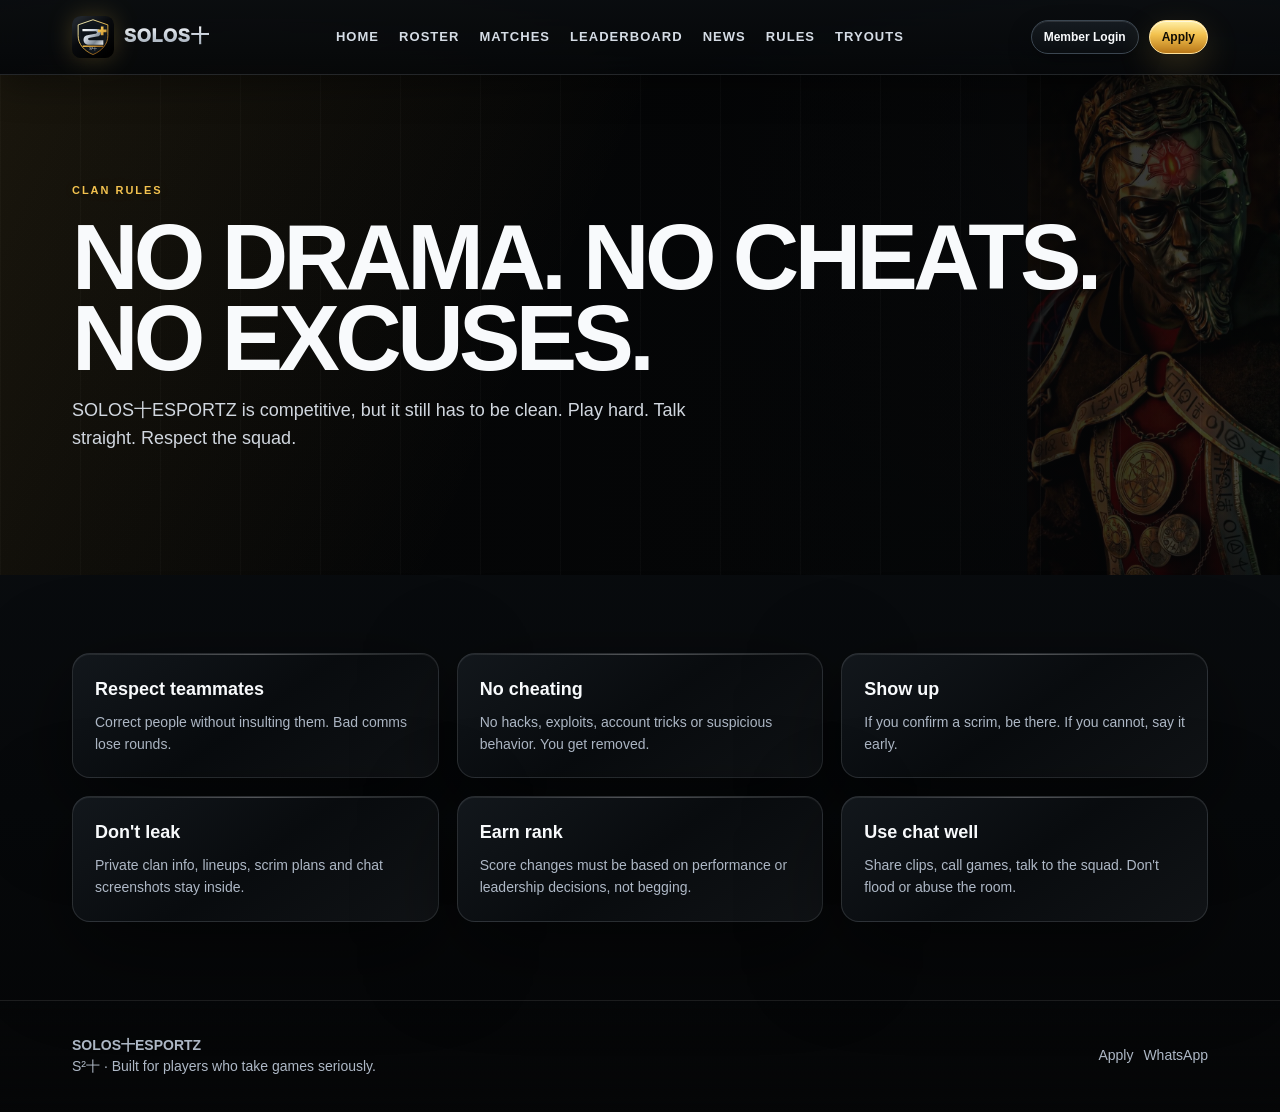
==== about.html @ 43a91bf0 "Fix SOLOS backend login connection" ====
<!doctype html><html lang="en"><head><meta charset="utf-8"><meta name="viewport" content="width=device-width, initial-scale=1"><link rel="icon" href="assets/img/solos-mark.svg"><link rel="stylesheet" href="assets/css/base.css"><link rel="stylesheet" href="assets/css/public.css"><link rel="stylesheet" href="assets/css/shiny.css"><title>Rules | SOLOS十ESPORTZ</title></head><body class="page-rules"><a class="skip-link" href="#main">Skip to content</a><header class="site-header"><div class="container nav"><a class="brand" href="index.html"><img src="assets/img/solos-mark.svg" alt="SOLOS十ESPORTZ emblem"><span>SOLOS十</span></a><nav class="nav-links"><a href="index.html">Home</a><a href="team.html">Roster</a><a href="matches.html">Matches</a><a href="leaderboard.html">Leaderboard</a><a href="news.html">News</a><a href="about.html">Rules</a><a href="join.html">Tryouts</a></nav><div class="nav-actions"><a class="btn ghost small" href="app.html#login">Member Login</a><a class="btn primary small" href="join.html">Apply</a></div><button class="mobile-toggle" type="button" data-open-drawer aria-label="Open menu">☰</button></div></header><div class="drawer" data-drawer><div class="drawer-panel"><a class="brand" href="index.html"><img src="assets/img/solos-mark.svg" alt=""><span>SOLOS十</span></a><a class="btn ghost" href="index.html">Home</a><a class="btn ghost" href="team.html">Roster</a><a class="btn ghost" href="matches.html">Matches</a><a class="btn ghost" href="leaderboard.html">Leaderboard</a><a class="btn ghost" href="news.html">News</a><a class="btn ghost" href="about.html">Rules</a><a class="btn cyan" href="app.html#login">Member Login</a><a class="btn primary" href="join.html">Apply</a><button class="btn ghost" type="button" data-close-drawer>Close</button></div></div><main id="main"><section class="hero page-hero" style="min-height:500px"><div class="container"><span class="eyebrow">Clan Rules</span><h1>NO DRAMA. NO CHEATS. NO EXCUSES.</h1><p>SOLOS十ESPORTZ is competitive, but it still has to be clean. Play hard. Talk straight. Respect the squad.</p></div></section><section class="section"><div class="container grid three"><article class="card feature-card"><h3>Respect teammates</h3><p>Correct people without insulting them. Bad comms lose rounds.</p></article><article class="card feature-card"><h3>No cheating</h3><p>No hacks, exploits, account tricks or suspicious behavior. You get removed.</p></article><article class="card feature-card"><h3>Show up</h3><p>If you confirm a scrim, be there. If you cannot, say it early.</p></article><article class="card feature-card"><h3>Don't leak</h3><p>Private clan info, lineups, scrim plans and chat screenshots stay inside.</p></article><article class="card feature-card"><h3>Earn rank</h3><p>Score changes must be based on performance or leadership decisions, not begging.</p></article><article class="card feature-card"><h3>Use chat well</h3><p>Share clips, call games, talk to the squad. Don't flood or abuse the room.</p></article></div></section></main><footer class="footer"><div class="container footer-grid"><div><strong>SOLOS十ESPORTZ</strong><br><span>S²十 · Built for players who take games seriously.</span></div><div class="nav-actions"><a href="join.html">Apply</a><a href="https://chat.whatsapp.com/DrZtWAFfJZs5p4mFs5CK7V" target="_blank" rel="noopener">WhatsApp</a></div></div></footer><div class="toast-wrap" id="toasts"></div><script src="assets/js/config.js"></script><script src="assets/js/api.js"></script><script src="assets/js/ui.js"></script><script src="assets/js/public.js"></script></body></html>
---- assets/css/base.css ----
:root{
  --ink:#f4f7fb;--muted:#a8b6c7;--soft:#d6e1eb;--bg:#080b10;--panel:#0e151d;--panel2:#121b25;--line:#223142;--cyan:#8bf2d8;--gold:#ffb03a;--danger:#ff5d5d;--success:#49d17f;--info:#7aa7ff;--shadow:0 22px 80px rgba(0,0,0,.36);--r:18px;--max:1180px;--font:Inter,Segoe UI,Roboto,Arial,sans-serif;--display:Arial Black,Impact,var(--font)}
*{box-sizing:border-box}html{scroll-behavior:smooth}body{margin:0;background:var(--bg);color:var(--ink);font-family:var(--font);font-size:14px;line-height:1.55;min-height:100vh;overflow-x:hidden}a{color:inherit;text-decoration:none}button,input,select,textarea{font:inherit}img{max-width:100%;display:block}button{cursor:pointer}.container{max-width:var(--max);margin:0 auto;padding:0 22px}.skip-link{position:absolute;left:-999px;top:8px;background:var(--gold);color:#101010;padding:10px 14px;border-radius:10px;z-index:200}.skip-link:focus{left:8px}.eyebrow{color:var(--cyan);text-transform:uppercase;letter-spacing:.18em;font-size:11px;font-weight:800}.section{padding:78px 0}.section-head{display:flex;gap:18px;align-items:end;justify-content:space-between;margin-bottom:28px}.section-head h2{margin:0;font:900 34px/1 var(--display);letter-spacing:-.02em}.section-head p{margin:8px 0 0;color:var(--muted);max-width:620px}.btn{display:inline-flex;align-items:center;justify-content:center;gap:9px;border:1px solid transparent;border-radius:999px;padding:12px 17px;font-weight:900;line-height:1;transition:.2s ease;background:#16212d;color:var(--ink);min-height:42px}.btn:hover{transform:translateY(-1px);border-color:#37516e}.btn.primary{background:var(--gold);color:#16100a}.btn.ghost{border-color:#31465e;background:rgba(16,24,33,.72)}.btn.cyan{background:var(--cyan);color:#05110f}.btn.danger{background:var(--danger);color:white}.btn.small{padding:9px 12px;font-size:12px;min-height:34px}.btn[disabled],button[disabled]{opacity:.66;cursor:not-allowed;transform:none}.pill{display:inline-flex;align-items:center;gap:7px;border:1px solid #2f4358;border-radius:999px;padding:7px 10px;font-size:12px;font-weight:800;color:var(--soft);background:#111a24}.status{display:inline-flex;border-radius:999px;padding:5px 9px;font-size:11px;font-weight:900;text-transform:uppercase;letter-spacing:.05em}.status.approved,.status.active,.status.win,.status.published{background:rgba(73,209,127,.16);color:#85f5ad}.status.pending{background:rgba(255,176,58,.16);color:#ffd08a}.status.rejected,.status.suspended,.status.loss{background:rgba(255,93,93,.16);color:#ff9b9b}.card{background:linear-gradient(180deg,rgba(18,27,37,.94),rgba(12,18,25,.94));border:1px solid var(--line);border-radius:var(--r);box-shadow:var(--shadow)}.grid{display:grid;gap:18px}.grid.three{grid-template-columns:repeat(3,1fr)}.grid.four{grid-template-columns:repeat(4,1fr)}.grid.two{grid-template-columns:repeat(2,1fr)}.mono{font-family:ui-monospace,SFMono-Regular,Consolas,monospace}.muted{color:var(--muted)}.hidden{display:none!important}.sr-only{position:absolute;width:1px;height:1px;padding:0;margin:-1px;overflow:hidden;clip:rect(0,0,0,0);white-space:nowrap;border:0}.toast-wrap{position:fixed;right:16px;bottom:16px;display:grid;gap:10px;z-index:300}.toast{padding:12px 14px;border:1px solid var(--line);border-radius:14px;background:#111a24;box-shadow:var(--shadow);max-width:360px}.toast.success{border-color:rgba(73,209,127,.5)}.toast.error{border-color:rgba(255,93,93,.5)}.empty{padding:26px;border:1px dashed #2c4056;border-radius:16px;color:var(--muted);background:#0c131b}.spinner{width:14px;height:14px;border-radius:999px;border:2px solid currentColor;border-right-color:transparent;display:inline-block;animation:spin .7s linear infinite}@keyframes spin{to{transform:rotate(360deg)}}@media(prefers-reduced-motion:reduce){*{animation:none!important;transition:none!important;scroll-behavior:auto!important}}@media(max-width:900px){.grid.four{grid-template-columns:repeat(2,1fr)}.grid.three,.grid.two{grid-template-columns:1fr}.section{padding:58px 0}.section-head{display:block}.section-head h2{font-size:28px}}@media(max-width:520px){body{font-size:13px}.container{padding:0 15px}.grid.four{grid-template-columns:1fr}.btn{width:100%}.section{padding:44px 0}.section-head h2{font-size:24px}.toast-wrap{left:12px;right:12px}.toast{max-width:none}}
.avatar-img{object-fit:cover;border:1px solid var(--line);background:#0a1017}.small-avatar{width:32px!important;height:32px!important;border-radius:10px!important;display:inline-grid!important;place-items:center!important;margin:0 8px 0 0!important;vertical-align:middle;font-size:11px}.mini-select{background:#0a1017;border:1px solid #283a50;color:var(--ink);border-radius:10px;padding:8px;max-width:150px}.panel{padding:18px}.field input[type=file]{padding:10px;background:#0a1017}.field input[type=file]::file-selector-button{border:0;border-radius:8px;padding:8px 10px;margin-right:10px;background:var(--gold);font-weight:800;color:#18110b}.topbar-actions{display:flex;align-items:center;gap:10px}
---- assets/css/public.css ----
.site-header{position:sticky;top:0;z-index:100;background:rgba(8,11,16,.78);backdrop-filter:blur(16px);border-bottom:1px solid rgba(255,255,255,.08)}.nav{height:74px;display:flex;align-items:center;justify-content:space-between;gap:18px}.brand{display:flex;align-items:center;gap:10px;font-weight:1000;letter-spacing:.05em}.brand img{width:42px;height:42px}.brand span{font-family:var(--display);font-size:18px}.nav-links{display:flex;align-items:center;gap:20px;color:#d8e2ef;font-size:13px;font-weight:800;text-transform:uppercase;letter-spacing:.08em}.nav-actions{display:flex;align-items:center;gap:10px}.mobile-toggle{display:none;background:#121b25;border:1px solid var(--line);color:var(--ink);border-radius:12px;padding:9px 10px}.hero{position:relative;min-height:700px;display:grid;align-items:center;padding:76px 0;background:url('../img/tactical-grid.svg') center/cover no-repeat;overflow:hidden}.hero:after{content:"";position:absolute;inset:0;background:linear-gradient(90deg,rgba(8,11,16,.86) 0%,rgba(8,11,16,.54) 48%,rgba(8,11,16,.15) 100%)}.hero .container{position:relative;z-index:2}.hero-grid{display:grid;grid-template-columns:1.05fr .95fr;gap:40px;align-items:center}.hero h1{font-family:var(--display);font-size:clamp(46px,8vw,92px);line-height:.88;margin:16px 0;letter-spacing:-.05em;text-transform:uppercase}.hero h1 span{color:var(--gold)}.hero p{font-size:18px;color:#c4d1df;max-width:620px}.hero-actions{display:flex;gap:12px;flex-wrap:wrap;margin-top:28px}.hero-panel{padding:22px;border-radius:26px;background:rgba(9,13,19,.72);border:1px solid rgba(139,242,216,.25);box-shadow:var(--shadow)}.match-strip{display:grid;gap:14px}.match-strip .versus{display:flex;align-items:center;justify-content:space-between;gap:12px}.score{font:900 36px/1 var(--display);color:var(--gold)}.hero-kpis{display:grid;grid-template-columns:repeat(3,1fr);gap:10px;margin-top:16px}.hero-kpis div{border:1px solid var(--line);border-radius:16px;padding:14px;background:#0c131b}.hero-kpis strong{display:block;font-size:24px}.feature-card{padding:22px}.feature-card h3{margin:0 0 8px;font-size:18px}.feature-card p{color:var(--muted);margin:0}.steps{counter-reset:s;display:grid;grid-template-columns:repeat(5,1fr);gap:14px}.step{padding:20px;position:relative}.step:before{counter-increment:s;content:counter(s);display:grid;place-items:center;width:34px;height:34px;border-radius:50%;background:var(--gold);color:#101010;font-weight:1000;margin-bottom:15px}.step h3{margin:0 0 8px}.editorial{display:grid;grid-template-columns:.8fr 1.2fr;gap:20px;align-items:stretch}.editorial-visual{min-height:360px;border-radius:var(--r);background:linear-gradient(135deg,#152433,#071018 56%,#26351d);border:1px solid var(--line);position:relative;overflow:hidden}.editorial-visual:before{content:"";position:absolute;inset:30px;border:1px solid rgba(255,255,255,.08);clip-path:polygon(0 0,100% 0,76% 100%,0% 76%)}.editorial-visual:after{content:"SOLOS十ESPORTZ";position:absolute;left:30px;bottom:26px;font:900 56px/1 var(--display);letter-spacing:-.06em;color:rgba(255,255,255,.1)}.news-list{display:grid;gap:14px}.news-card{display:grid;grid-template-columns:120px 1fr;gap:14px;padding:14px}.thumb{min-height:86px;border-radius:14px;background:linear-gradient(135deg,#24384d,#111922);border:1px solid #2a3f55}.roster-row{display:grid;grid-template-columns:repeat(4,1fr);gap:16px}.player-card{padding:16px}.avatar{width:58px;height:58px;border-radius:18px;background:linear-gradient(135deg,var(--cyan),#315dff);display:grid;place-items:center;color:#06110f;font-weight:1000;margin-bottom:12px}.leader-preview{padding:18px}.rank-row{display:grid;grid-template-columns:40px 1fr auto;gap:12px;align-items:center;padding:12px 0;border-bottom:1px solid var(--line)}.rank-row:last-child{border-bottom:0}.cta{padding:56px;border-radius:28px;background:linear-gradient(135deg,#111c27,#101620 52%,#302611);border:1px solid #35445a}.footer{padding:34px 0;border-top:1px solid var(--line);color:var(--muted)}.footer-grid{display:grid;grid-template-columns:1fr auto;gap:20px;align-items:center}.drawer{position:fixed;inset:0;background:rgba(0,0,0,.55);z-index:120;display:none}.drawer.open{display:block}.drawer-panel{margin-left:auto;width:min(88vw,340px);height:100%;background:#0e151d;border-left:1px solid var(--line);padding:18px;display:flex;flex-direction:column;gap:10px}.drawer-panel a,.drawer-panel button{width:100%;justify-content:flex-start}.auth-wrap{min-height:100vh;padding:100px 0 50px;background:url('../img/tactical-grid.svg') center/cover fixed}.auth-card{max-width:520px;margin:0 auto;padding:24px}.auth-tabs{display:grid;grid-template-columns:1fr 1fr;gap:8px;margin:18px 0}.auth-tabs button{border:1px solid var(--line);background:#0c131b;color:var(--muted);border-radius:12px;padding:10px;font-weight:900}.auth-tabs button.active{background:var(--gold);color:#17110b}.form-grid{display:grid;gap:12px}.field label{display:block;margin-bottom:6px;font-size:12px;text-transform:uppercase;letter-spacing:.08em;color:var(--muted);font-weight:800}.field input,.field select,.field textarea{width:100%;background:#0a1017;border:1px solid #283a50;color:var(--ink);border-radius:12px;padding:12px}.field textarea{min-height:100px;resize:vertical}.form-msg{min-height:22px;color:var(--muted)}@media(max-width:960px){.nav-links,.nav-actions{display:none}.mobile-toggle{display:inline-flex}.hero{min-height:auto;padding:72px 0}.hero-grid,.editorial{grid-template-columns:1fr}.steps{grid-template-columns:1fr 1fr}.roster-row{grid-template-columns:1fr 1fr}.hero-panel{order:-1}.footer-grid{grid-template-columns:1fr}}@media(max-width:560px){.nav{height:64px}.brand span{font-size:15px}.brand img{width:36px;height:36px}.hero h1{font-size:42px}.hero p{font-size:15px}.hero-kpis{grid-template-columns:1fr}.steps,.roster-row{grid-template-columns:1fr}.news-card{grid-template-columns:1fr}.cta{padding:26px}.auth-wrap{padding:80px 0 24px}.auth-card{padding:16px}.auth-tabs{grid-template-columns:1fr}}
---- assets/css/shiny.css ----
/* SOLOS十ESPORTZ V2 Visual Refinement
   Dark chrome / tactical gold identity. No purple gradients. */
:root{
  --ink:#f8fafc;
  --muted:#aeb8c6;
  --soft:#e5e9ef;
  --bg:#050607;
  --panel:#0b0f12;
  --panel2:#12171b;
  --line:#2d353d;
  --cyan:#e2e8f0;
  --gold:#f3c24f;
  --gold2:#9f6b18;
  --steel:#aeb7c2;
  --chrome:#f5f7fa;
  --danger:#ff5858;
  --success:#53d58d;
  --info:#b7c7db;
  --shadow:0 26px 90px rgba(0,0,0,.54);
}
body{
  background:
    radial-gradient(circle at 20% -10%, rgba(243,194,79,.12), transparent 28%),
    radial-gradient(circle at 90% 10%, rgba(220,226,236,.08), transparent 30%),
    linear-gradient(180deg,#040506 0%,#090c0f 45%,#050607 100%);
}
.site-header,.topbar{
  background:linear-gradient(180deg,rgba(10,13,16,.94),rgba(5,7,9,.86));
  border-bottom:1px solid rgba(244,246,248,.11);
  box-shadow:0 10px 35px rgba(0,0,0,.38);
}
.brand img,.side-brand img{
  filter:drop-shadow(0 0 12px rgba(243,194,79,.22));
}
.brand span,.side-brand span{
  background:linear-gradient(180deg,#fff 0%,#c9d1db 42%,#8d98a5 100%);
  -webkit-background-clip:text;background-clip:text;color:transparent;
  text-shadow:0 2px 20px rgba(255,255,255,.05);
}
.nav-links a{position:relative;color:#d5dce5}.nav-links a:after{content:"";position:absolute;left:0;right:0;bottom:-8px;height:2px;background:linear-gradient(90deg,transparent,var(--gold),transparent);transform:scaleX(0);transition:.2s ease}.nav-links a:hover:after{transform:scaleX(1)}
.btn{
  border-color:rgba(238,242,247,.12);
  background:linear-gradient(180deg,#1a2026,#0e1318 56%,#080b0e);
  box-shadow:inset 0 1px rgba(255,255,255,.1),0 10px 24px rgba(0,0,0,.28);
}
.btn.primary{
  color:#120e05;
  background:linear-gradient(180deg,#fff0a8 0%,#f3c24f 42%,#b97819 100%);
  border-color:#ffe29a;
  box-shadow:inset 0 1px rgba(255,255,255,.6),0 12px 34px rgba(243,194,79,.18);
}
.btn.ghost{background:linear-gradient(180deg,rgba(23,29,35,.88),rgba(10,14,18,.88));border-color:#3b4651}.btn.cyan{color:#0b0f12;background:linear-gradient(180deg,#ffffff,#cbd4dd 58%,#8d9aa8);border-color:#f3f7fb}.btn:hover{filter:brightness(1.08)}
.eyebrow{color:#f3c24f;text-shadow:0 0 18px rgba(243,194,79,.14)}
.card,.auth-card,.panel{
  background:linear-gradient(145deg,rgba(19,24,29,.96) 0%,rgba(9,12,15,.96) 50%,rgba(17,20,23,.96) 100%);
  border:1px solid rgba(229,235,241,.13);
  box-shadow:var(--shadow), inset 0 1px rgba(255,255,255,.06);
  position:relative;
  overflow:hidden;
}
.card:before,.auth-card:before,.panel:before{
  content:"";position:absolute;left:0;right:0;top:0;height:1px;background:linear-gradient(90deg,transparent,rgba(255,255,255,.45),transparent);opacity:.55;pointer-events:none;
}
.hero{
  min-height:730px;
  background:
    linear-gradient(90deg,#050607 0%,rgba(5,6,7,.96) 38%,rgba(5,6,7,.48) 68%,rgba(5,6,7,.18) 100%),
    url('../img/esports/hero-templar.webp') right center/auto 104% no-repeat,
    linear-gradient(135deg,#080a0c,#141719 55%,#060708);
}
.hero:before{content:"";position:absolute;inset:0;background:linear-gradient(115deg,rgba(243,194,79,.08),transparent 34%),repeating-linear-gradient(90deg,rgba(255,255,255,.025) 0 1px,transparent 1px 80px);z-index:1;pointer-events:none}.hero:after{background:linear-gradient(90deg,rgba(4,5,6,.96) 0%,rgba(4,5,6,.74) 46%,rgba(4,5,6,.22) 100%)}
.hero h1 span{background:linear-gradient(180deg,#fff3b9,#f3c24f 48%,#8d5913);-webkit-background-clip:text;background-clip:text;color:transparent}.hero p{color:#d1d7df}.hero-panel{background:linear-gradient(145deg,rgba(18,22,26,.82),rgba(6,8,10,.9)),url('../img/esports/ghost-smoke.webp') center/cover;border-color:rgba(243,194,79,.24)}
.hero-kpis div{background:rgba(6,8,10,.76);border-color:rgba(222,228,236,.12)}.score{color:var(--gold)}
.editorial-visual{background:linear-gradient(90deg,rgba(5,6,7,.28),rgba(5,6,7,.92)),url('../img/esports/editorial-codm.webp') center/cover no-repeat;border-color:rgba(243,194,79,.18);box-shadow:inset 0 0 80px rgba(0,0,0,.46),var(--shadow)}
.editorial-visual:after{color:rgba(255,255,255,.18);text-shadow:0 4px 18px rgba(0,0,0,.6)}
.cta{background:linear-gradient(90deg,rgba(5,6,7,.95),rgba(5,6,7,.68)),url('../img/esports/matches-artery.webp') center 34%/cover no-repeat;border-color:rgba(243,194,79,.24);box-shadow:inset 0 1px rgba(255,255,255,.12),0 26px 70px rgba(0,0,0,.42)}
.auth-wrap{background:linear-gradient(90deg,rgba(5,6,7,.97),rgba(5,6,7,.64)),url('../img/esports/app-bg.webp') right center/cover fixed no-repeat}.auth-card{border-color:rgba(243,194,79,.18)}
.field input,.field select,.field textarea,.filters input,.filters select,.chat-form input,.mini-select{background:#070a0d;border-color:#343e49;box-shadow:inset 0 1px 0 rgba(255,255,255,.04);color:var(--ink)}.field input:focus,.field select:focus,.field textarea:focus,.filters input:focus,.filters select:focus{outline:2px solid rgba(243,194,79,.35);border-color:var(--gold)}
.empty{background:linear-gradient(145deg,#0b0f13,#080a0d);border-color:#3a444f;color:#b7c1ce}.avatar{background:linear-gradient(145deg,#f7f8fa 0%,#b9c2cc 42%,#5d6670 100%);color:#090b0d;box-shadow:inset 0 1px rgba(255,255,255,.7),0 10px 24px rgba(0,0,0,.28)}
.player-card,.feature-card,.news-card,.step,.stat-card{transition:transform .18s ease,border-color .18s ease,box-shadow .18s ease}.player-card:hover,.feature-card:hover,.news-card:hover,.step:hover,.stat-card:hover{transform:translateY(-2px);border-color:rgba(243,194,79,.32);box-shadow:0 26px 80px rgba(0,0,0,.42),inset 0 1px rgba(255,255,255,.08)}
.step:before{background:linear-gradient(180deg,#fff1aa,#f3c24f,#b97819);box-shadow:0 6px 20px rgba(243,194,79,.2)}.thumb{background:linear-gradient(90deg,rgba(8,10,12,.1),rgba(8,10,12,.7)),url('../img/esports/news-codm.webp') center/cover no-repeat;border-color:rgba(243,194,79,.2)}
.footer{background:linear-gradient(180deg,transparent,#050607);border-top-color:rgba(255,255,255,.1)}
.sidebar{background:linear-gradient(180deg,#090c10,#050607);border-right-color:rgba(255,255,255,.1);box-shadow:8px 0 40px rgba(0,0,0,.34)}.side-nav button.active,.side-nav a.active,.side-nav button:hover,.side-nav a:hover{background:linear-gradient(90deg,rgba(243,194,79,.18),rgba(255,255,255,.04));color:#fff;border:1px solid rgba(243,194,79,.18)}.side-nav button,.side-nav a{border:1px solid transparent}.app-body{background:linear-gradient(180deg,#050607,#090d11)}.data-table{background:#080b0e}.data-table th{background:linear-gradient(180deg,#161b20,#0e1217);color:#d4dbe4}.data-table tr{transition:background .18s ease}.data-table tbody tr:hover{background:#111820}.chat-messages{background:linear-gradient(180deg,#080b0e,#0c1116);border-color:#303943}.match-hero{background:linear-gradient(90deg,rgba(5,6,7,.9),rgba(5,6,7,.75)),url('../img/esports/editorial-codm.webp') center/cover;border-color:rgba(243,194,79,.24)}
body.page-team .section:first-of-type,body.page-leaderboard .section:first-of-type,body.page-matches .section:first-of-type,body.page-news .section:first-of-type{background:linear-gradient(90deg,rgba(5,6,7,.96),rgba(5,6,7,.72)),url('../img/esports/roster-vivian.webp') right top/auto 105% no-repeat}body.page-matches .section:first-of-type{background-image:linear-gradient(90deg,rgba(5,6,7,.96),rgba(5,6,7,.72)),url('../img/esports/matches-artery.webp')}body.page-news .section:first-of-type{background-image:linear-gradient(90deg,rgba(5,6,7,.96),rgba(5,6,7,.72)),url('../img/esports/news-codm.webp')}body.page-leaderboard .section:first-of-type{background-image:linear-gradient(90deg,rgba(5,6,7,.96),rgba(5,6,7,.72)),url('../img/esports/ghost-smoke.webp')}.hero.page-hero{background:linear-gradient(90deg,rgba(5,6,7,.96),rgba(5,6,7,.66)),url('../img/esports/rules-priest.webp') right center/auto 110% no-repeat}.hero.page-hero:before{background:linear-gradient(115deg,rgba(243,194,79,.09),transparent 44%),repeating-linear-gradient(90deg,rgba(255,255,255,.025) 0 1px,transparent 1px 80px)}
@media(max-width:960px){.hero{background:linear-gradient(180deg,rgba(5,6,7,.82),rgba(5,6,7,.98)),url('../img/esports/hero-templar.webp') center top/cover no-repeat}.hero-panel{order:0}.auth-wrap{background:linear-gradient(180deg,rgba(5,6,7,.82),rgba(5,6,7,.98)),url('../img/esports/app-bg.webp') center/cover fixed no-repeat}body.page-team .section:first-of-type,body.page-leaderboard .section:first-of-type,body.page-matches .section:first-of-type,body.page-news .section:first-of-type,.hero.page-hero{background-size:cover;background-position:center top}}
@media(max-width:560px){.hero{padding-top:78px}.hero h1{font-size:46px}.hero-actions{gap:10px}.hero-panel{padding:16px}.drawer-panel{background:linear-gradient(180deg,#0b0f13,#050607)}.cta{background-position:center}.auth-wrap{background-attachment:scroll}.card:before,.panel:before,.auth-card:before{opacity:.38}}

.visual-strip{display:grid;grid-template-columns:1.1fr .7fr .7fr;gap:18px;align-items:stretch}.visual-card{min-height:320px;border-radius:22px;border:1px solid rgba(243,194,79,.16);box-shadow:var(--shadow),inset 0 1px rgba(255,255,255,.08);background-size:cover;background-position:center;position:relative;overflow:hidden}.visual-card:after{content:"";position:absolute;inset:0;background:linear-gradient(180deg,rgba(0,0,0,.1),rgba(0,0,0,.72))}.visual-one{background-image:url('../img/esports/roster-vivian.webp')}.visual-two{background-image:url('../img/esports/warzone-live.webp')}@media(max-width:900px){.visual-strip{grid-template-columns:1fr}.visual-card{min-height:240px}}
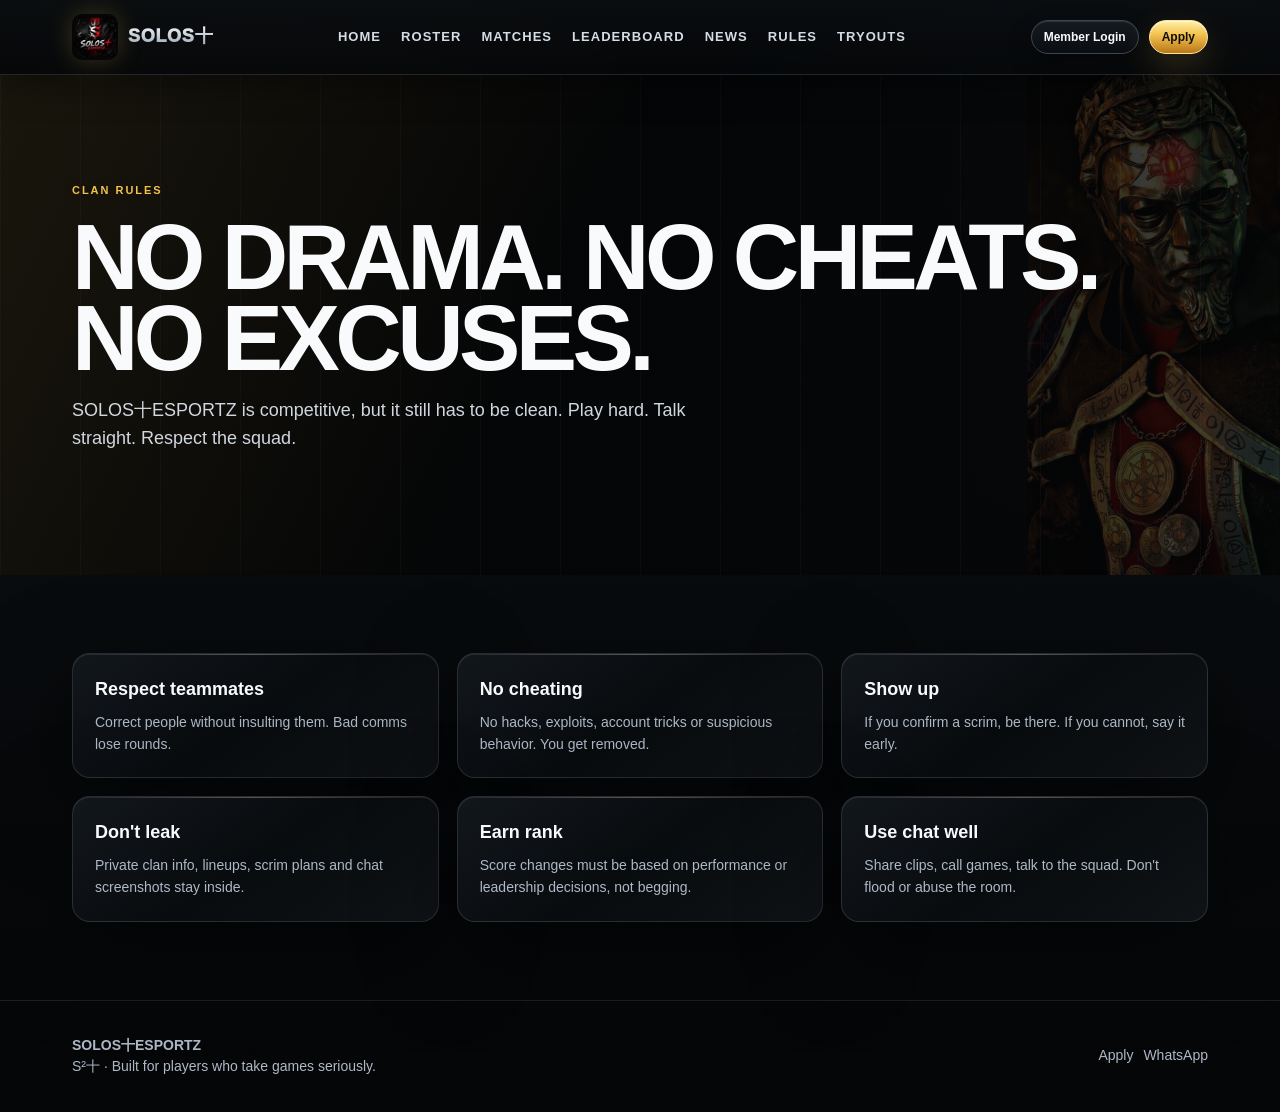
==== commit 4f8dda24: "Fix dashboard sidebar and add official SOLOS logo" ====
--- a/about.html
+++ b/about.html
@@ -1 +1 @@
-<!doctype html><html lang="en"><head><meta charset="utf-8"><meta name="viewport" content="width=device-width, initial-scale=1"><link rel="icon" href="assets/img/solos-mark.svg"><link rel="stylesheet" href="assets/css/base.css"><link rel="stylesheet" href="assets/css/public.css"><link rel="stylesheet" href="assets/css/shiny.css"><title>Rules | SOLOS十ESPORTZ</title></head><body class="page-rules"><a class="skip-link" href="#main">Skip to content</a><header class="site-header"><div class="container nav"><a class="brand" href="index.html"><img src="assets/img/solos-mark.svg" alt="SOLOS十ESPORTZ emblem"><span>SOLOS十</span></a><nav class="nav-links"><a href="index.html">Home</a><a href="team.html">Roster</a><a href="matches.html">Matches</a><a href="leaderboard.html">Leaderboard</a><a href="news.html">News</a><a href="about.html">Rules</a><a href="join.html">Tryouts</a></nav><div class="nav-actions"><a class="btn ghost small" href="app.html#login">Member Login</a><a class="btn primary small" href="join.html">Apply</a></div><button class="mobile-toggle" type="button" data-open-drawer aria-label="Open menu">☰</button></div></header><div class="drawer" data-drawer><div class="drawer-panel"><a class="brand" href="index.html"><img src="assets/img/solos-mark.svg" alt=""><span>SOLOS十</span></a><a class="btn ghost" href="index.html">Home</a><a class="btn ghost" href="team.html">Roster</a><a class="btn ghost" href="matches.html">Matches</a><a class="btn ghost" href="leaderboard.html">Leaderboard</a><a class="btn ghost" href="news.html">News</a><a class="btn ghost" href="about.html">Rules</a><a class="btn cyan" href="app.html#login">Member Login</a><a class="btn primary" href="join.html">Apply</a><button class="btn ghost" type="button" data-close-drawer>Close</button></div></div><main id="main"><section class="hero page-hero" style="min-height:500px"><div class="container"><span class="eyebrow">Clan Rules</span><h1>NO DRAMA. NO CHEATS. NO EXCUSES.</h1><p>SOLOS十ESPORTZ is competitive, but it still has to be clean. Play hard. Talk straight. Respect the squad.</p></div></section><section class="section"><div class="container grid three"><article class="card feature-card"><h3>Respect teammates</h3><p>Correct people without insulting them. Bad comms lose rounds.</p></article><article class="card feature-card"><h3>No cheating</h3><p>No hacks, exploits, account tricks or suspicious behavior. You get removed.</p></article><article class="card feature-card"><h3>Show up</h3><p>If you confirm a scrim, be there. If you cannot, say it early.</p></article><article class="card feature-card"><h3>Don't leak</h3><p>Private clan info, lineups, scrim plans and chat screenshots stay inside.</p></article><article class="card feature-card"><h3>Earn rank</h3><p>Score changes must be based on performance or leadership decisions, not begging.</p></article><article class="card feature-card"><h3>Use chat well</h3><p>Share clips, call games, talk to the squad. Don't flood or abuse the room.</p></article></div></section></main><footer class="footer"><div class="container footer-grid"><div><strong>SOLOS十ESPORTZ</strong><br><span>S²十 · Built for players who take games seriously.</span></div><div class="nav-actions"><a href="join.html">Apply</a><a href="https://chat.whatsapp.com/DrZtWAFfJZs5p4mFs5CK7V" target="_blank" rel="noopener">WhatsApp</a></div></div></footer><div class="toast-wrap" id="toasts"></div><script src="assets/js/config.js"></script><script src="assets/js/api.js"></script><script src="assets/js/ui.js"></script><script src="assets/js/public.js"></script></body></html>
+<!doctype html><html lang="en"><head><meta charset="utf-8"><meta name="viewport" content="width=device-width, initial-scale=1"><link rel="icon" href="assets/img/favicon.png"><link rel="apple-touch-icon" href="assets/img/apple-touch-icon.png"><link rel="stylesheet" href="assets/css/base.css"><link rel="stylesheet" href="assets/css/public.css"><link rel="stylesheet" href="assets/css/shiny.css"><title>Rules | SOLOS十ESPORTZ</title></head><body class="page-rules"><a class="skip-link" href="#main">Skip to content</a><header class="site-header"><div class="container nav"><a class="brand" href="index.html"><img src="assets/img/solos-official-logo-small.webp" alt="SOLOS十ESPORTZ emblem"><span>SOLOS十</span></a><nav class="nav-links"><a href="index.html">Home</a><a href="team.html">Roster</a><a href="matches.html">Matches</a><a href="leaderboard.html">Leaderboard</a><a href="news.html">News</a><a href="about.html">Rules</a><a href="join.html">Tryouts</a></nav><div class="nav-actions"><a class="btn ghost small" href="app.html#login">Member Login</a><a class="btn primary small" href="join.html">Apply</a></div><button class="mobile-toggle" type="button" data-open-drawer aria-label="Open menu">☰</button></div></header><div class="drawer" data-drawer><div class="drawer-panel"><a class="brand" href="index.html"><img src="assets/img/solos-official-logo-small.webp" alt=""><span>SOLOS十</span></a><a class="btn ghost" href="index.html">Home</a><a class="btn ghost" href="team.html">Roster</a><a class="btn ghost" href="matches.html">Matches</a><a class="btn ghost" href="leaderboard.html">Leaderboard</a><a class="btn ghost" href="news.html">News</a><a class="btn ghost" href="about.html">Rules</a><a class="btn cyan" href="app.html#login">Member Login</a><a class="btn primary" href="join.html">Apply</a><button class="btn ghost" type="button" data-close-drawer>Close</button></div></div><main id="main"><section class="hero page-hero" style="min-height:500px"><div class="container"><span class="eyebrow">Clan Rules</span><h1>NO DRAMA. NO CHEATS. NO EXCUSES.</h1><p>SOLOS十ESPORTZ is competitive, but it still has to be clean. Play hard. Talk straight. Respect the squad.</p></div></section><section class="section"><div class="container grid three"><article class="card feature-card"><h3>Respect teammates</h3><p>Correct people without insulting them. Bad comms lose rounds.</p></article><article class="card feature-card"><h3>No cheating</h3><p>No hacks, exploits, account tricks or suspicious behavior. You get removed.</p></article><article class="card feature-card"><h3>Show up</h3><p>If you confirm a scrim, be there. If you cannot, say it early.</p></article><article class="card feature-card"><h3>Don't leak</h3><p>Private clan info, lineups, scrim plans and chat screenshots stay inside.</p></article><article class="card feature-card"><h3>Earn rank</h3><p>Score changes must be based on performance or leadership decisions, not begging.</p></article><article class="card feature-card"><h3>Use chat well</h3><p>Share clips, call games, talk to the squad. Don't flood or abuse the room.</p></article></div></section></main><footer class="footer"><div class="container footer-grid"><div><strong>SOLOS十ESPORTZ</strong><br><span>S²十 · Built for players who take games seriously.</span></div><div class="nav-actions"><a href="join.html">Apply</a><a href="https://chat.whatsapp.com/DrZtWAFfJZs5p4mFs5CK7V" target="_blank" rel="noopener">WhatsApp</a></div></div></footer><div class="toast-wrap" id="toasts"></div><script src="assets/js/config.js"></script><script src="assets/js/api.js"></script><script src="assets/js/ui.js"></script><script src="assets/js/public.js"></script></body></html>
--- a/assets/css/shiny.css
+++ b/assets/css/shiny.css
@@ -87,3 +87,128 @@
 @media(max-width:560px){.hero{padding-top:78px}.hero h1{font-size:46px}.hero-actions{gap:10px}.hero-panel{padding:16px}.drawer-panel{background:linear-gradient(180deg,#0b0f13,#050607)}.cta{background-position:center}.auth-wrap{background-attachment:scroll}.card:before,.panel:before,.auth-card:before{opacity:.38}}
 
 .visual-strip{display:grid;grid-template-columns:1.1fr .7fr .7fr;gap:18px;align-items:stretch}.visual-card{min-height:320px;border-radius:22px;border:1px solid rgba(243,194,79,.16);box-shadow:var(--shadow),inset 0 1px rgba(255,255,255,.08);background-size:cover;background-position:center;position:relative;overflow:hidden}.visual-card:after{content:"";position:absolute;inset:0;background:linear-gradient(180deg,rgba(0,0,0,.1),rgba(0,0,0,.72))}.visual-one{background-image:url('../img/esports/roster-vivian.webp')}.visual-two{background-image:url('../img/esports/warzone-live.webp')}@media(max-width:900px){.visual-strip{grid-template-columns:1fr}.visual-card{min-height:240px}}
+
+
+/* V2 complete mobile/navigation/slider fixes. Keeps the current dark chrome identity. */
+.hero-slider{position:relative;min-height:730px;padding:0;background:none!important;overflow:hidden;touch-action:pan-y}.hero-track{position:absolute;inset:0}.hero-slide{position:absolute;inset:0;opacity:0;pointer-events:none;display:grid;align-items:center;padding:76px 0;background:linear-gradient(90deg,rgba(5,6,7,.96),rgba(5,6,7,.62)),var(--slide-img) right center/auto 105% no-repeat,linear-gradient(135deg,#050607,#11161b);transition:opacity .55s ease}.hero-slide.active{opacity:1;pointer-events:auto;z-index:2}.hero-slider .hero-grid{position:relative;z-index:3}.hero-dots{position:absolute;left:50%;bottom:24px;transform:translateX(-50%);z-index:5;display:flex;gap:8px}.hero-dots button{width:34px;height:5px;border-radius:999px;border:0;background:rgba(255,255,255,.28)}.hero-dots button.active{background:var(--gold)}.mobile-app-toggle{display:none}.statline{display:grid;grid-template-columns:repeat(3,1fr);gap:10px}.statline>div,.stats-grid.compact .stat-card{border:1px solid var(--line);border-radius:14px;padding:12px;background:rgba(6,8,10,.48)}.statline span{display:block;font-size:11px;text-transform:uppercase;letter-spacing:.08em}.statline strong{font:900 20px/1 var(--display)}.permission-form label{display:flex;align-items:center;gap:8px;color:var(--muted)}select[multiple]{min-height:170px}
+@media(max-width:1024px){.nav-links{gap:12px;font-size:11px}.nav-actions .btn.small{padding:8px 10px}.roster-row{grid-template-columns:repeat(3,1fr)}}
+@media(max-width:820px){.nav-links,.nav-actions{display:none}.mobile-toggle{display:inline-flex;align-items:center;justify-content:center;min-width:44px;min-height:44px}.nav{height:66px}.brand img{width:36px;height:36px}.brand span{font-size:15px}.hero-slider{min-height:650px}.hero-slide{padding:86px 0 70px;background:linear-gradient(180deg,rgba(5,6,7,.72),rgba(5,6,7,.98)),var(--slide-img) center top/cover no-repeat}.hero-grid{grid-template-columns:1fr!important}.hero h1{font-size:clamp(42px,13vw,72px)}.hero p{font-size:15px}.hero-actions .btn{width:auto;min-width:145px}.hero-panel{max-width:100%}.steps{grid-template-columns:1fr 1fr}.roster-row{grid-template-columns:repeat(2,1fr)}.footer-grid{grid-template-columns:1fr}.app-shell{grid-template-columns:1fr}.sidebar{display:none}.mobile-app-toggle{display:inline-flex}.topbar{position:sticky;top:0;z-index:60}.app-main{margin:0}.page{padding:16px}.app-drawer.open{display:block}.app-drawer-panel{width:min(88vw,340px)}.topbar h1{font-size:20px}.topbar-actions{gap:6px}.topbar-actions .btn{width:auto}.settings-layout{grid-template-columns:1fr}.profile-grid,.dashboard-grid{grid-template-columns:1fr}.data-table thead{display:none}.data-table,.data-table tbody,.data-table tr,.data-table td{display:block;width:100%}.data-table tr{border:1px solid var(--line);border-radius:16px;margin-bottom:12px;overflow:hidden;background:#080b0e}.data-table td{display:grid;grid-template-columns:110px 1fr;gap:10px;border-bottom:1px solid var(--line);padding:10px}.data-table td:last-child{border-bottom:0}.data-table td:before{content:attr(data-label);color:var(--muted);font-size:11px;text-transform:uppercase;font-weight:900;letter-spacing:.08em}.actions{display:grid;gap:8px}.actions .btn,.actions select{width:100%;max-width:100%}}
+@media(max-width:560px){.container{padding:0 14px}.hero-slider{min-height:620px}.hero-slide{padding-top:82px;background-position:center top}.hero h1{font-size:42px}.hero p{max-width:92%;font-size:14px}.hero-actions{display:grid;grid-template-columns:1fr;gap:10px}.hero-actions .btn{width:100%}.hero-kpis{grid-template-columns:1fr}.steps,.roster-row,.grid.two,.grid.three,.grid.four,.visual-strip{grid-template-columns:1fr!important}.news-card{grid-template-columns:1fr}.section{padding:42px 0}.section-head h2{font-size:25px}.card,.panel,.auth-card{border-radius:16px}.auth-wrap{padding:74px 0 28px}.auth-card{padding:18px}.drawer-panel{width:100%;padding:18px 14px}.drawer-panel .brand{margin-bottom:8px}.field input,.field select,.field textarea,.filters input,.filters select{min-height:46px}.filters{display:grid;grid-template-columns:1fr;gap:10px}.btn{min-height:44px}.stats-grid{grid-template-columns:1fr 1fr!important}.stat-card strong{font-size:22px}.statline{grid-template-columns:1fr}.data-table td{grid-template-columns:92px 1fr}.chat-form{grid-template-columns:1fr}.chat-message header{display:block}.topbar{padding:12px}.topbar-actions .pill{display:none}.topbar-actions .btn.small{padding:8px 10px}.page{padding:12px}.app-drawer-panel{width:100%}}
+@media(max-width:360px){.hero h1{font-size:36px}.brand span{font-size:13px}.stats-grid{grid-template-columns:1fr!important}.data-table td{grid-template-columns:1fr}.data-table td:before{margin-bottom:2px}.hero-dots{bottom:14px}}
+
+
+/* Official logo + fixed admin layout update */
+.brand img,
+.side-brand img{
+  width:46px;
+  height:46px;
+  object-fit:contain;
+  object-position:center;
+  border-radius:10px;
+  background:#050607;
+  padding:2px;
+  flex:0 0 auto;
+}
+.auth-card .brand img{
+  width:58px;
+  height:58px;
+  border-radius:14px;
+}
+.sidebar .side-brand img,
+.app-drawer-panel .side-brand img{
+  width:54px;
+  height:54px;
+  border-radius:14px;
+}
+.side-brand{
+  min-height:58px;
+}
+
+/* Desktop app shell: sidebar stays fixed, only main panel scrolls */
+.app-shell:not(.hidden){
+  height:100vh;
+  height:100dvh;
+  min-height:100vh;
+  min-height:100dvh;
+  overflow:hidden;
+  max-width:100%;
+}
+.app-shell:not(.hidden) .app-main{
+  min-width:0;
+  height:100vh;
+  height:100dvh;
+  min-height:0;
+  overflow:hidden;
+  display:flex;
+  flex-direction:column;
+}
+.app-shell:not(.hidden) .page{
+  flex:1 1 auto;
+  min-height:0;
+  overflow-y:auto;
+  overflow-x:hidden;
+  overscroll-behavior:contain;
+  max-width:100%;
+}
+.app-shell:not(.hidden) .topbar{
+  flex:0 0 72px;
+  width:100%;
+  max-width:100%;
+}
+.app-shell:not(.hidden) .sidebar{
+  height:100vh;
+  height:100dvh;
+  min-height:0;
+  overflow-y:auto;
+  overflow-x:hidden;
+  overscroll-behavior:contain;
+  flex:0 0 270px;
+}
+.app-shell:not(.hidden) .side-nav{
+  min-height:0;
+  overflow-y:auto;
+  overflow-x:hidden;
+  padding-right:3px;
+}
+.app-shell:not(.hidden) .sidebar-footer{
+  flex-shrink:0;
+}
+.app-shell:not(.hidden) .table-wrap,
+.app-shell:not(.hidden) .panel,
+.app-shell:not(.hidden) .card,
+.app-shell:not(.hidden) .dashboard-grid,
+.app-shell:not(.hidden) .profile-grid{
+  max-width:100%;
+}
+.app-shell:not(.hidden) .table-wrap{
+  overflow-x:auto;
+  overflow-y:visible;
+}
+
+@media(min-width:821px){
+  body.page-app:has(#appShell:not(.hidden)){
+    overflow:hidden;
+  }
+  .app-shell:not(.hidden) .sidebar{
+    position:sticky;
+    top:0;
+  }
+  .app-shell:not(.hidden) .topbar{
+    position:relative;
+    top:auto;
+  }
+}
+@supports not selector(body:has(*)){
+  @media(min-width:821px){
+    body.page-app{
+      overflow-x:hidden;
+    }
+  }
+}
+@media(max-width:820px){
+  .brand img{width:38px;height:38px;border-radius:9px;}
+  .auth-card .brand img{width:50px;height:50px;}
+  .sidebar .side-brand img,.app-drawer-panel .side-brand img{width:48px;height:48px;}
+  .app-shell:not(.hidden){height:100dvh;overflow:hidden;}
+  .app-shell:not(.hidden) .app-main{height:100dvh;}
+}
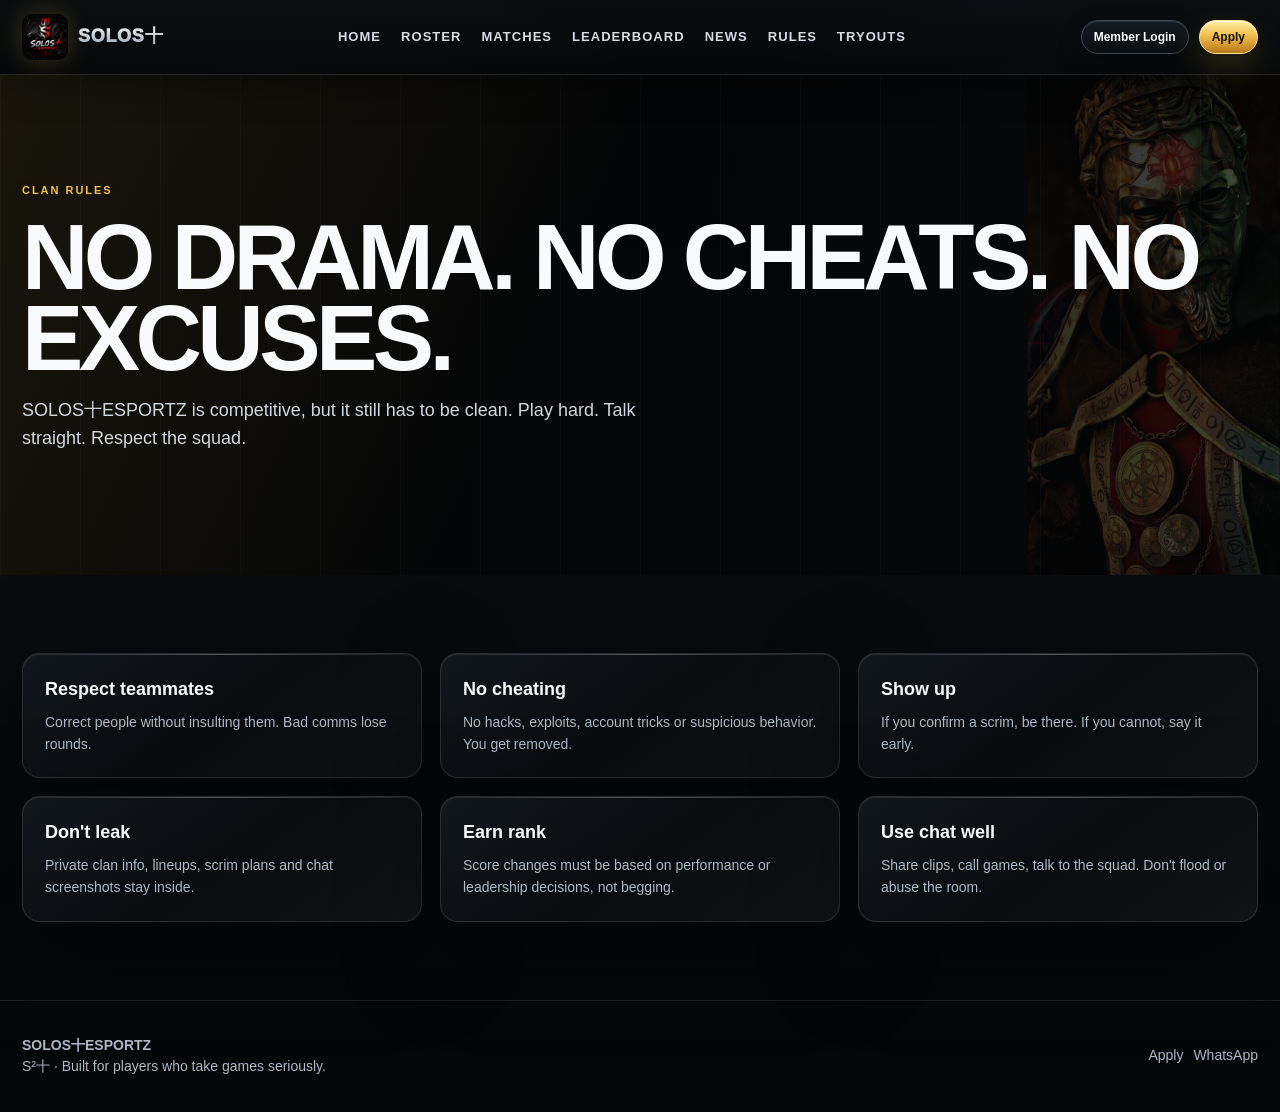
==== commit 84f275a2: "Fix SOLOS mobile responsiveness login and navigation" ====
--- a/about.html
+++ b/about.html
@@ -1 +1 @@
-<!doctype html><html lang="en"><head><meta charset="utf-8"><meta name="viewport" content="width=device-width, initial-scale=1"><link rel="icon" href="assets/img/favicon.png"><link rel="apple-touch-icon" href="assets/img/apple-touch-icon.png"><link rel="stylesheet" href="assets/css/base.css"><link rel="stylesheet" href="assets/css/public.css"><link rel="stylesheet" href="assets/css/shiny.css"><title>Rules | SOLOS十ESPORTZ</title></head><body class="page-rules"><a class="skip-link" href="#main">Skip to content</a><header class="site-header"><div class="container nav"><a class="brand" href="index.html"><img src="assets/img/solos-official-logo-small.webp" alt="SOLOS十ESPORTZ emblem"><span>SOLOS十</span></a><nav class="nav-links"><a href="index.html">Home</a><a href="team.html">Roster</a><a href="matches.html">Matches</a><a href="leaderboard.html">Leaderboard</a><a href="news.html">News</a><a href="about.html">Rules</a><a href="join.html">Tryouts</a></nav><div class="nav-actions"><a class="btn ghost small" href="app.html#login">Member Login</a><a class="btn primary small" href="join.html">Apply</a></div><button class="mobile-toggle" type="button" data-open-drawer aria-label="Open menu">☰</button></div></header><div class="drawer" data-drawer><div class="drawer-panel"><a class="brand" href="index.html"><img src="assets/img/solos-official-logo-small.webp" alt=""><span>SOLOS十</span></a><a class="btn ghost" href="index.html">Home</a><a class="btn ghost" href="team.html">Roster</a><a class="btn ghost" href="matches.html">Matches</a><a class="btn ghost" href="leaderboard.html">Leaderboard</a><a class="btn ghost" href="news.html">News</a><a class="btn ghost" href="about.html">Rules</a><a class="btn cyan" href="app.html#login">Member Login</a><a class="btn primary" href="join.html">Apply</a><button class="btn ghost" type="button" data-close-drawer>Close</button></div></div><main id="main"><section class="hero page-hero" style="min-height:500px"><div class="container"><span class="eyebrow">Clan Rules</span><h1>NO DRAMA. NO CHEATS. NO EXCUSES.</h1><p>SOLOS十ESPORTZ is competitive, but it still has to be clean. Play hard. Talk straight. Respect the squad.</p></div></section><section class="section"><div class="container grid three"><article class="card feature-card"><h3>Respect teammates</h3><p>Correct people without insulting them. Bad comms lose rounds.</p></article><article class="card feature-card"><h3>No cheating</h3><p>No hacks, exploits, account tricks or suspicious behavior. You get removed.</p></article><article class="card feature-card"><h3>Show up</h3><p>If you confirm a scrim, be there. If you cannot, say it early.</p></article><article class="card feature-card"><h3>Don't leak</h3><p>Private clan info, lineups, scrim plans and chat screenshots stay inside.</p></article><article class="card feature-card"><h3>Earn rank</h3><p>Score changes must be based on performance or leadership decisions, not begging.</p></article><article class="card feature-card"><h3>Use chat well</h3><p>Share clips, call games, talk to the squad. Don't flood or abuse the room.</p></article></div></section></main><footer class="footer"><div class="container footer-grid"><div><strong>SOLOS十ESPORTZ</strong><br><span>S²十 · Built for players who take games seriously.</span></div><div class="nav-actions"><a href="join.html">Apply</a><a href="https://chat.whatsapp.com/DrZtWAFfJZs5p4mFs5CK7V" target="_blank" rel="noopener">WhatsApp</a></div></div></footer><div class="toast-wrap" id="toasts"></div><script src="assets/js/config.js"></script><script src="assets/js/api.js"></script><script src="assets/js/ui.js"></script><script src="assets/js/public.js"></script></body></html>
+<!doctype html><html lang="en"><head><meta charset="utf-8"><meta name="viewport" content="width=device-width, initial-scale=1, viewport-fit=cover"><link rel="icon" href="assets/img/favicon.png"><link rel="apple-touch-icon" href="assets/img/apple-touch-icon.png"><link rel="stylesheet" href="assets/css/base.css"><link rel="stylesheet" href="assets/css/public.css"><link rel="stylesheet" href="assets/css/shiny.css"><title>Rules | SOLOS十ESPORTZ</title></head><body class="page-rules"><a class="skip-link" href="#main">Skip to content</a><header class="site-header"><div class="container nav"><a class="brand" href="index.html"><img src="assets/img/solos-official-logo-small.webp" alt="SOLOS十ESPORTZ emblem"><span>SOLOS十</span></a><nav class="nav-links"><a href="index.html">Home</a><a href="team.html">Roster</a><a href="matches.html">Matches</a><a href="leaderboard.html">Leaderboard</a><a href="news.html">News</a><a href="about.html">Rules</a><a href="join.html">Tryouts</a></nav><div class="nav-actions"><a class="btn ghost small" href="app.html#login">Member Login</a><a class="btn primary small" href="join.html">Apply</a></div><button class="mobile-toggle" type="button" data-open-drawer aria-label="Open menu">☰</button></div></header><div class="drawer" data-drawer><div class="drawer-panel"><a class="brand" href="index.html"><img src="assets/img/solos-official-logo-small.webp" alt=""><span>SOLOS十</span></a><a class="btn ghost" href="index.html">Home</a><a class="btn ghost" href="team.html">Roster</a><a class="btn ghost" href="matches.html">Matches</a><a class="btn ghost" href="leaderboard.html">Leaderboard</a><a class="btn ghost" href="news.html">News</a><a class="btn ghost" href="about.html">Rules</a><a class="btn cyan" href="app.html#login">Member Login</a><a class="btn primary" href="join.html">Apply</a><button class="btn ghost" type="button" data-close-drawer>Close</button></div></div><main id="main"><section class="hero page-hero" style="min-height:500px"><div class="container"><span class="eyebrow">Clan Rules</span><h1>NO DRAMA. NO CHEATS. NO EXCUSES.</h1><p>SOLOS十ESPORTZ is competitive, but it still has to be clean. Play hard. Talk straight. Respect the squad.</p></div></section><section class="section"><div class="container grid three"><article class="card feature-card"><h3>Respect teammates</h3><p>Correct people without insulting them. Bad comms lose rounds.</p></article><article class="card feature-card"><h3>No cheating</h3><p>No hacks, exploits, account tricks or suspicious behavior. You get removed.</p></article><article class="card feature-card"><h3>Show up</h3><p>If you confirm a scrim, be there. If you cannot, say it early.</p></article><article class="card feature-card"><h3>Don't leak</h3><p>Private clan info, lineups, scrim plans and chat screenshots stay inside.</p></article><article class="card feature-card"><h3>Earn rank</h3><p>Score changes must be based on performance or leadership decisions, not begging.</p></article><article class="card feature-card"><h3>Use chat well</h3><p>Share clips, call games, talk to the squad. Don't flood or abuse the room.</p></article></div></section></main><footer class="footer"><div class="container footer-grid"><div><strong>SOLOS十ESPORTZ</strong><br><span>S²十 · Built for players who take games seriously.</span></div><div class="nav-actions"><a href="join.html">Apply</a><a href="https://chat.whatsapp.com/DrZtWAFfJZs5p4mFs5CK7V" target="_blank" rel="noopener">WhatsApp</a></div></div></footer><div class="toast-wrap" id="toasts"></div><script src="assets/js/config.js"></script><script src="assets/js/api.js"></script><script src="assets/js/ui.js"></script><script src="assets/js/public.js"></script></body></html>
--- a/assets/css/shiny.css
+++ b/assets/css/shiny.css
@@ -212,3 +212,235 @@
   .app-shell:not(.hidden){height:100dvh;overflow:hidden;}
   .app-shell:not(.hidden) .app-main{height:100dvh;}
 }
+
+/* Strict responsiveness + mobile navigation stability update */
+html,
+body{
+  width:100%;
+  max-width:100%;
+  overflow-x:clip;
+  -webkit-text-size-adjust:100%;
+  text-size-adjust:100%;
+}
+body{min-width:0;}
+body.page-app{overscroll-behavior-x:none;}
+.container,
+.nav,
+.hero-grid,
+.shiny-hero-grid,
+.section,
+.card,
+.panel,
+.page,
+.app-main,
+.app-shell,
+.topbar,
+.dashboard-grid,
+.profile-grid,
+.grid,
+.table-wrap,
+.data-table,
+.auth-card,
+.auth-wrap,
+.drawer-panel,
+.app-drawer-panel{
+  max-width:100%;
+  min-width:0;
+}
+*{min-width:0;}
+img,video,canvas,svg{max-width:100%;height:auto;}
+.field input,
+.field select,
+.field textarea,
+.filters input,
+.filters select,
+.chat-form input{
+  max-width:100%;
+  font-size:16px;
+  line-height:1.35;
+}
+button,.btn,a{touch-action:manipulation;}
+.auth-wrap{min-height:100svh;}
+.auth-card{width:min(100%,520px);}
+.auth-card .btn{width:100%;}
+.form-grid{width:100%;}
+.form-msg{word-break:break-word;}
+
+/* Public mobile navigation inspired by the supplied reference: compact bottom nav + clan panel */
+.mobile-public-dock,
+.mobile-app-dock,
+.mobile-menu-sheet,
+.mobile-app-sheet{display:none;}
+@media(max-width:820px){
+  body:not(.page-app){padding-bottom:calc(74px + env(safe-area-inset-bottom));}
+  .site-header{position:sticky;top:0;z-index:110;}
+  .nav{height:64px;gap:10px;}
+  .brand{max-width:70vw;overflow:hidden;}
+  .brand span{white-space:nowrap;overflow:hidden;text-overflow:ellipsis;}
+  .nav-links,.nav-actions,.mobile-toggle,.drawer{display:none!important;}
+  .mobile-public-dock{
+    position:fixed;
+    left:8px;
+    right:8px;
+    bottom:max(8px, env(safe-area-inset-bottom));
+    z-index:180;
+    display:grid;
+    grid-template-columns:repeat(5,minmax(0,1fr));
+    gap:6px;
+    padding:7px;
+    border:1px solid rgba(255,255,255,.12);
+    border-radius:22px;
+    background:linear-gradient(180deg,rgba(13,16,20,.96),rgba(4,6,8,.96));
+    box-shadow:0 16px 50px rgba(0,0,0,.62), inset 0 1px rgba(255,255,255,.08);
+    backdrop-filter:blur(16px);
+  }
+  .mobile-dock-item{
+    min-height:48px;
+    border:1px solid transparent;
+    border-radius:16px;
+    display:flex;
+    align-items:center;
+    justify-content:center;
+    text-align:center;
+    color:#aeb8c6;
+    background:transparent;
+    font-size:10px;
+    font-weight:1000;
+    letter-spacing:.06em;
+    text-transform:uppercase;
+    padding:6px 4px;
+    line-height:1.1;
+  }
+  .mobile-dock-item.active,
+  .mobile-dock-item.primary,
+  .mobile-dock-item:focus-visible{
+    color:#120e05;
+    background:linear-gradient(180deg,#fff0a8 0%,#f3c24f 52%,#a66c18 100%);
+    border-color:#ffe29a;
+    outline:none;
+  }
+  .mobile-menu-sheet,
+  .mobile-app-sheet{
+    position:fixed;
+    inset:0;
+    z-index:220;
+    background:rgba(0,0,0,.64);
+    align-items:flex-end;
+    padding:14px;
+    padding-bottom:calc(14px + env(safe-area-inset-bottom));
+  }
+  .mobile-menu-sheet.open,
+  .mobile-app-sheet.open{display:flex;}
+  .mobile-menu-card{
+    width:100%;
+    max-height:min(78svh,620px);
+    overflow-y:auto;
+    overflow-x:hidden;
+    border:1px solid rgba(255,255,255,.13);
+    border-radius:24px;
+    background:linear-gradient(180deg,#0d1116,#07090c);
+    box-shadow:0 -16px 70px rgba(0,0,0,.66), inset 0 1px rgba(255,255,255,.08);
+    padding:14px;
+  }
+  .mobile-menu-head{display:flex;align-items:center;justify-content:space-between;gap:10px;margin-bottom:10px;}
+  .mobile-menu-head strong{font:900 15px var(--display);letter-spacing:.08em;color:#f3c24f;}
+  .mobile-menu-grid{display:grid;grid-template-columns:1fr 1fr;gap:8px;}
+  .mobile-menu-grid a,
+  .mobile-menu-grid button{
+    min-height:46px;
+    border:1px solid var(--line);
+    border-radius:14px;
+    background:#0b1117;
+    color:var(--ink);
+    display:flex;
+    align-items:center;
+    justify-content:center;
+    text-align:center;
+    font-size:12px;
+    font-weight:900;
+    padding:10px;
+  }
+  .mobile-menu-grid a:hover,
+  .mobile-menu-grid button:hover{border-color:#f3c24f;}
+}
+
+/* App/dashboard mobile navigation */
+@media(max-width:820px){
+  body.page-app{padding-bottom:0;overflow:hidden;}
+  .app-shell:not(.hidden){height:100svh;overflow:hidden;}
+  .app-shell:not(.hidden) .app-main{height:100svh;overflow:hidden;}
+  .app-shell:not(.hidden) .page{
+    padding:12px;
+    padding-bottom:calc(92px + env(safe-area-inset-bottom));
+    overflow-y:auto;
+    overflow-x:hidden;
+    -webkit-overflow-scrolling:touch;
+  }
+  .mobile-app-toggle{display:none!important;}
+  .topbar{
+    height:auto;
+    min-height:60px;
+    padding:10px 12px;
+    position:sticky;
+    top:0;
+    z-index:80;
+  }
+  .topbar h1{font-size:17px;line-height:1.1;overflow:hidden;text-overflow:ellipsis;white-space:nowrap;}
+  .topbar-actions{flex:0 0 auto;}
+  .mobile-app-dock{
+    position:fixed;
+    left:8px;
+    right:8px;
+    bottom:max(8px, env(safe-area-inset-bottom));
+    z-index:190;
+    display:grid;
+    grid-template-columns:repeat(5,minmax(0,1fr));
+    gap:6px;
+    padding:7px;
+    border:1px solid rgba(255,255,255,.12);
+    border-radius:22px;
+    background:linear-gradient(180deg,rgba(13,16,20,.96),rgba(4,6,8,.96));
+    box-shadow:0 16px 50px rgba(0,0,0,.62), inset 0 1px rgba(255,255,255,.08);
+    backdrop-filter:blur(16px);
+  }
+  .app-drawer{display:none!important;}
+  .stats-grid{grid-template-columns:repeat(2,minmax(0,1fr))!important;gap:10px;}
+  .stat-card{padding:13px;}
+  .stat-card strong{font-size:24px;word-break:break-word;}
+  .dashboard-grid,.profile-grid,.settings-layout,.grid.two,.grid.three,.grid.four{grid-template-columns:1fr!important;}
+  .panel,.card{overflow:hidden;}
+  .table-wrap{overflow:visible;border:0;}
+  .data-table,.data-table thead,.data-table tbody,.data-table th,.data-table td,.data-table tr{display:block;width:100%;min-width:0!important;}
+  .data-table thead{display:none;}
+  .data-table tr{border:1px solid var(--line);border-radius:16px;background:#0d141d;margin-bottom:12px;overflow:hidden;}
+  .data-table td{display:grid;grid-template-columns:96px minmax(0,1fr);gap:8px;border-bottom:1px solid var(--line);padding:10px;word-break:break-word;}
+  .data-table td:last-child{border-bottom:0;}
+  .data-table td:before{content:attr(data-label);color:var(--muted);font-size:10px;text-transform:uppercase;font-weight:900;letter-spacing:.08em;}
+  .actions{display:grid;grid-template-columns:1fr;gap:8px;}
+  .actions .btn,.actions select{width:100%;}
+  .chat-box{grid-template-rows:minmax(260px,46svh) auto;}
+  .chat-form{grid-template-columns:1fr;}
+}
+@media(max-width:430px){
+  .mobile-public-dock,.mobile-app-dock{left:6px;right:6px;gap:4px;padding:6px;border-radius:18px;}
+  .mobile-dock-item{font-size:9px;min-height:44px;border-radius:13px;letter-spacing:.04em;}
+  .mobile-menu-grid{grid-template-columns:1fr;}
+  .auth-wrap{padding:70px 0 20px;}
+  .auth-card{padding:16px;border-radius:18px;}
+  .auth-tabs{grid-template-columns:1fr;}
+  .hero h1{font-size:clamp(34px,13vw,46px);}
+  .hero p{font-size:15px;max-width:100%;}
+  .section-head{gap:10px;}
+  .section-head h2{font-size:24px;}
+  .stats-grid{grid-template-columns:1fr!important;}
+  .data-table td{grid-template-columns:1fr;}
+  .data-table td:before{margin-bottom:2px;}
+  .topbar-actions .btn.small{font-size:0;width:38px;height:38px;border-radius:12px;padding:0;}
+  .topbar-actions .btn.small:before{content:'↻';font-size:16px;}
+}
+@media(max-width:360px){
+  .brand img{width:34px;height:34px;}
+  .brand span{font-size:12px;}
+  .mobile-dock-item{font-size:8px;}
+  .page{padding:10px;}
+}
